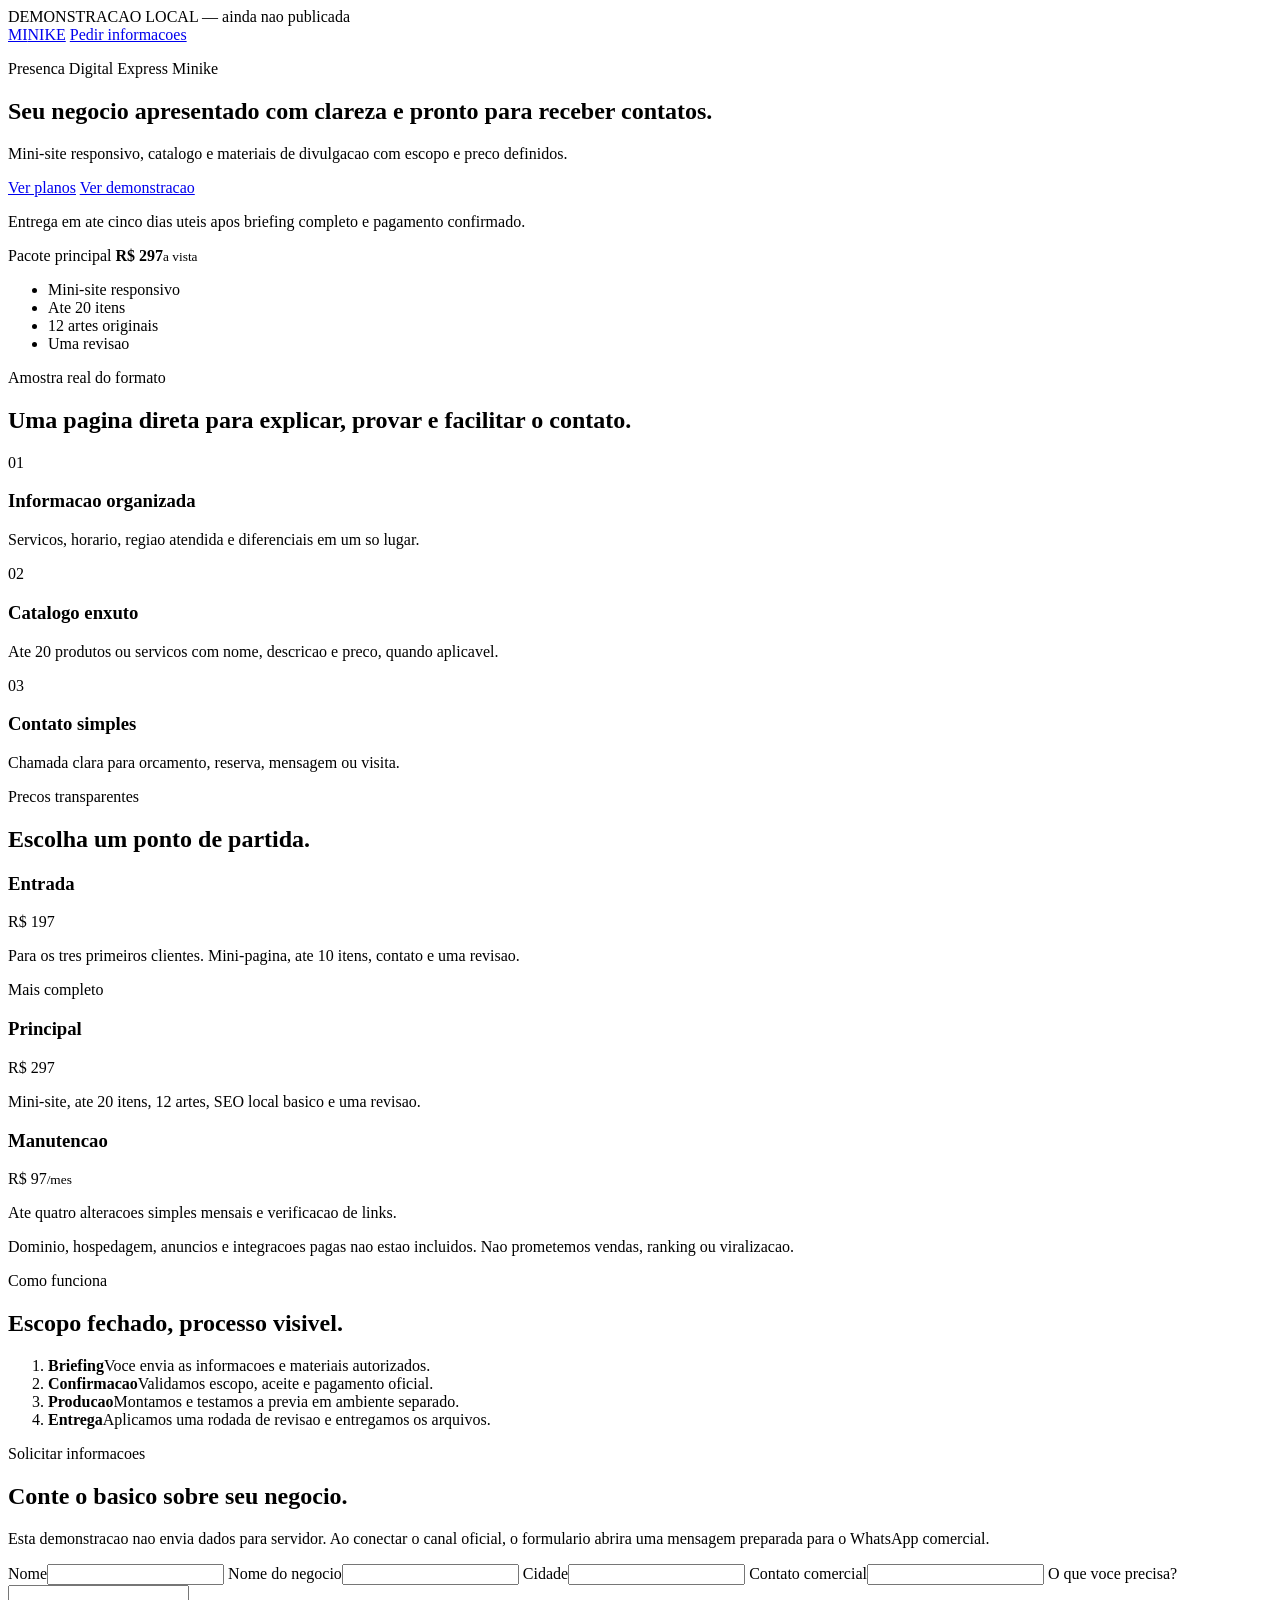
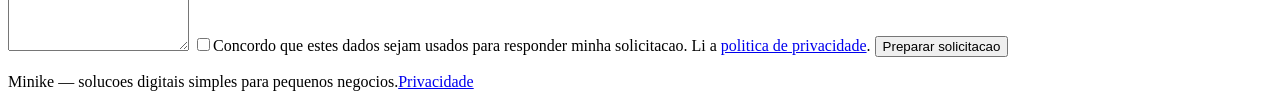
==== index.html @ d38c4660 "feat: publicar index.html" ====
<!doctype html>
<html lang="pt-BR">
<head>
  <meta charset="utf-8">
  <meta name="viewport" content="width=device-width,initial-scale=1">
  <meta name="description" content="Mini-site, catalogo e materiais digitais para pequenos negocios.">
  <title>Presenca Digital Express | Minike</title>
  <link rel="stylesheet" href="styles.css">
</head>
<body>
  <div class="demo" role="status">DEMONSTRACAO LOCAL — ainda nao publicada</div>
  <header class="hero">
    <nav class="nav" aria-label="Principal">
      <a class="brand" href="#inicio" aria-label="Minike, inicio">MI<span>NIKE</span></a>
      <a class="button ghost" href="#contato">Pedir informacoes</a>
    </nav>
    <div id="inicio" class="hero-grid">
      <section>
        <p class="eyebrow">Presenca Digital Express Minike</p>
        <h1>Seu negocio apresentado com clareza e pronto para receber contatos.</h1>
        <p class="lead">Mini-site responsivo, catalogo e materiais de divulgacao com escopo e preco definidos.</p>
        <div class="actions">
          <a class="button" href="#planos">Ver planos</a>
          <a class="text-link" href="#demonstracao">Ver demonstracao</a>
        </div>
        <p class="fine">Entrega em ate cinco dias uteis apos briefing completo e pagamento confirmado.</p>
      </section>
      <aside class="preview" aria-label="Resumo da entrega">
        <span class="tag">Pacote principal</span>
        <strong>R$ 297</strong><small>a vista</small>
        <ul><li>Mini-site responsivo</li><li>Ate 20 itens</li><li>12 artes originais</li><li>Uma revisao</li></ul>
      </aside>
    </div>
  </header>

  <main>
    <section id="demonstracao" class="section">
      <p class="eyebrow">Amostra real do formato</p>
      <h2>Uma pagina direta para explicar, provar e facilitar o contato.</h2>
      <div class="cards">
        <article><span>01</span><h3>Informacao organizada</h3><p>Servicos, horario, regiao atendida e diferenciais em um so lugar.</p></article>
        <article><span>02</span><h3>Catalogo enxuto</h3><p>Ate 20 produtos ou servicos com nome, descricao e preco, quando aplicavel.</p></article>
        <article><span>03</span><h3>Contato simples</h3><p>Chamada clara para orcamento, reserva, mensagem ou visita.</p></article>
      </div>
    </section>

    <section id="planos" class="section tint">
      <p class="eyebrow">Precos transparentes</p><h2>Escolha um ponto de partida.</h2>
      <div class="pricing">
        <article><h3>Entrada</h3><p class="price">R$ 197</p><p>Para os tres primeiros clientes. Mini-pagina, ate 10 itens, contato e uma revisao.</p></article>
        <article class="featured"><p class="pill">Mais completo</p><h3>Principal</h3><p class="price">R$ 297</p><p>Mini-site, ate 20 itens, 12 artes, SEO local basico e uma revisao.</p></article>
        <article><h3>Manutencao</h3><p class="price">R$ 97<small>/mes</small></p><p>Ate quatro alteracoes simples mensais e verificacao de links.</p></article>
      </div>
      <p class="fine">Dominio, hospedagem, anuncios e integracoes pagas nao estao incluidos. Nao prometemos vendas, ranking ou viralizacao.</p>
    </section>

    <section class="section split">
      <div><p class="eyebrow">Como funciona</p><h2>Escopo fechado, processo visivel.</h2></div>
      <ol class="steps"><li><strong>Briefing</strong><span>Voce envia as informacoes e materiais autorizados.</span></li><li><strong>Confirmacao</strong><span>Validamos escopo, aceite e pagamento oficial.</span></li><li><strong>Producao</strong><span>Montamos e testamos a previa em ambiente separado.</span></li><li><strong>Entrega</strong><span>Aplicamos uma rodada de revisao e entregamos os arquivos.</span></li></ol>
    </section>

    <section id="contato" class="section contact">
      <div><p class="eyebrow">Solicitar informacoes</p><h2>Conte o basico sobre seu negocio.</h2><p>Esta demonstracao nao envia dados para servidor. Ao conectar o canal oficial, o formulario abrira uma mensagem preparada para o WhatsApp comercial.</p></div>
      <form id="lead-form" novalidate>
        <label>Nome<input name="nome" required maxlength="80" autocomplete="name"></label>
        <label>Nome do negocio<input name="negocio" required maxlength="100" autocomplete="organization"></label>
        <label>Cidade<input name="cidade" required maxlength="80" autocomplete="address-level2"></label>
        <label>Contato comercial<input name="contato" required maxlength="120" autocomplete="tel"></label>
        <label>O que voce precisa?<textarea name="necessidade" required maxlength="600" rows="4"></textarea></label>
        <label class="check"><input type="checkbox" name="consentimento" required><span>Concordo que estes dados sejam usados para responder minha solicitacao. Li a <a href="privacidade.html">politica de privacidade</a>.</span></label>
        <button class="button" type="submit">Preparar solicitacao</button>
        <p id="form-status" class="status" role="status" aria-live="polite"></p>
      </form>
    </section>
  </main>
  <footer><span>Minike — solucoes digitais simples para pequenos negocios.</span><a href="privacidade.html">Privacidade</a></footer>
  <script src="app.js" defer></script>
</body>
</html>
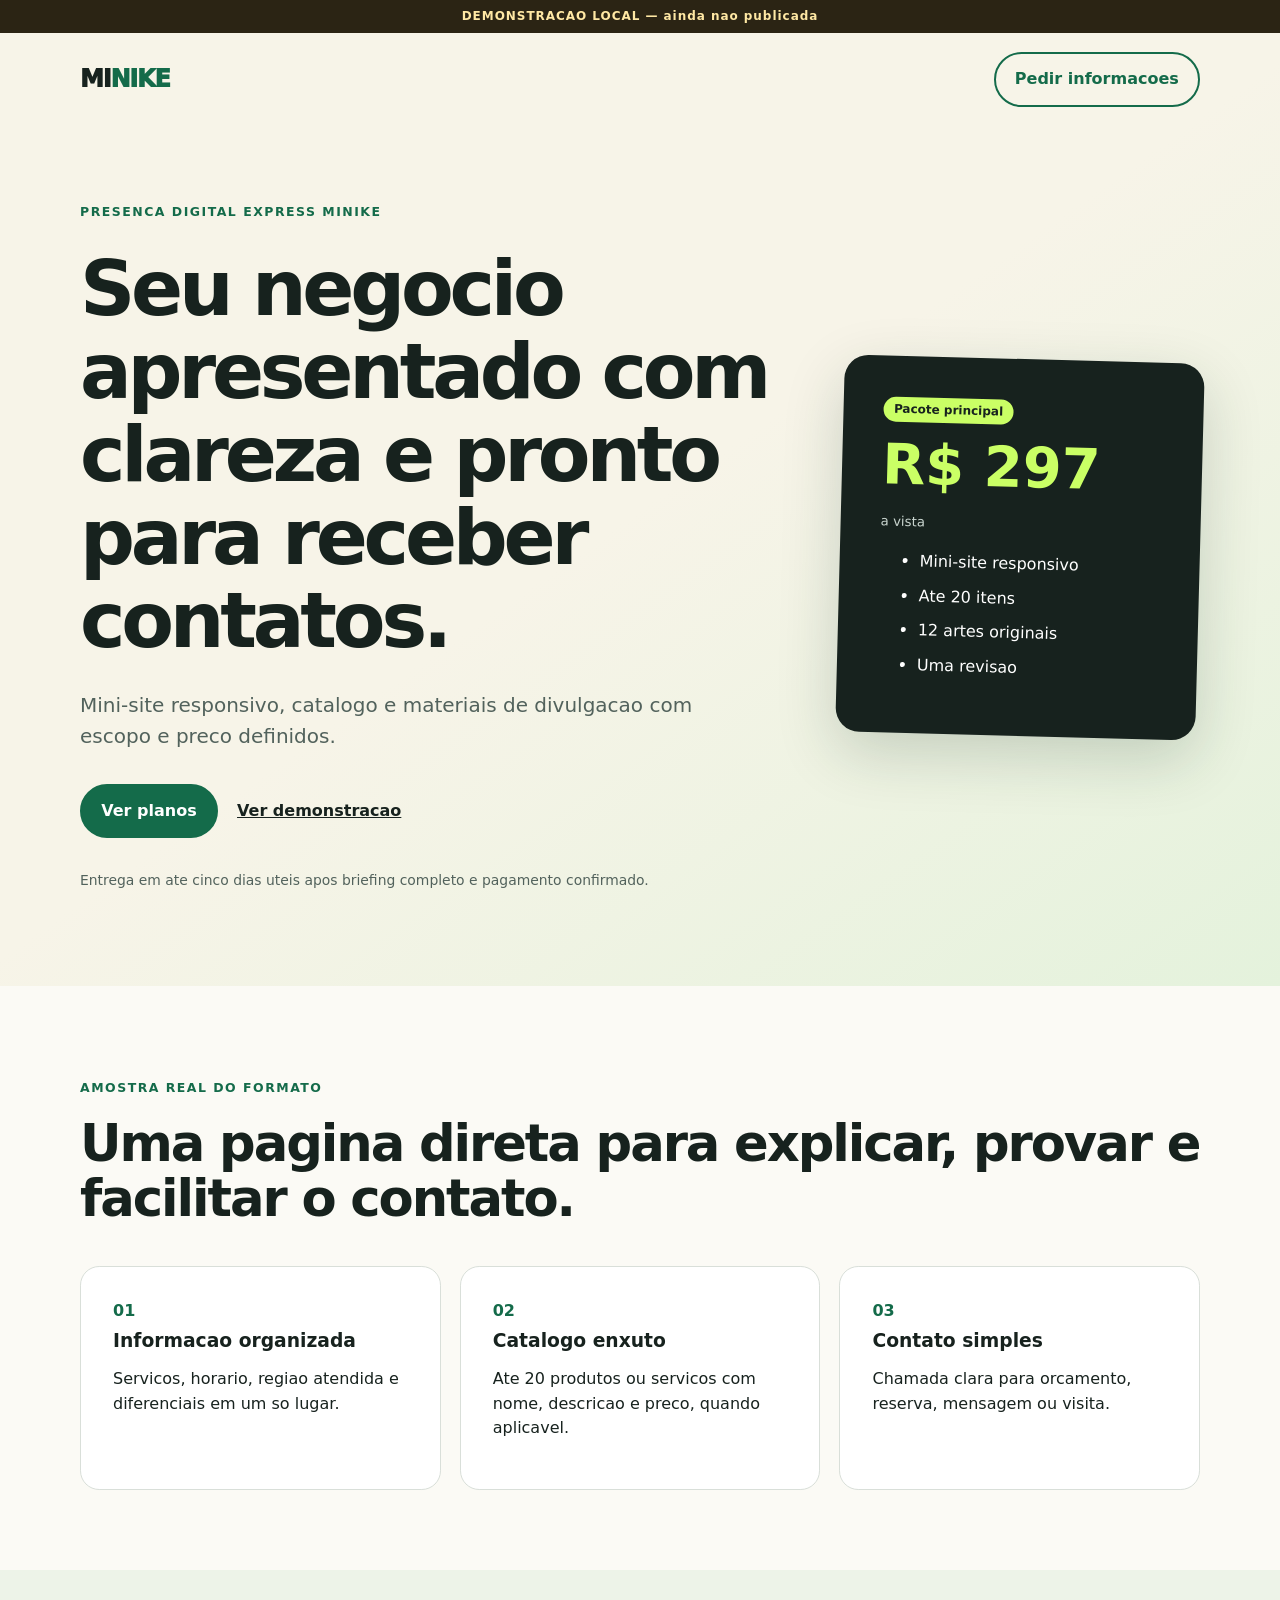
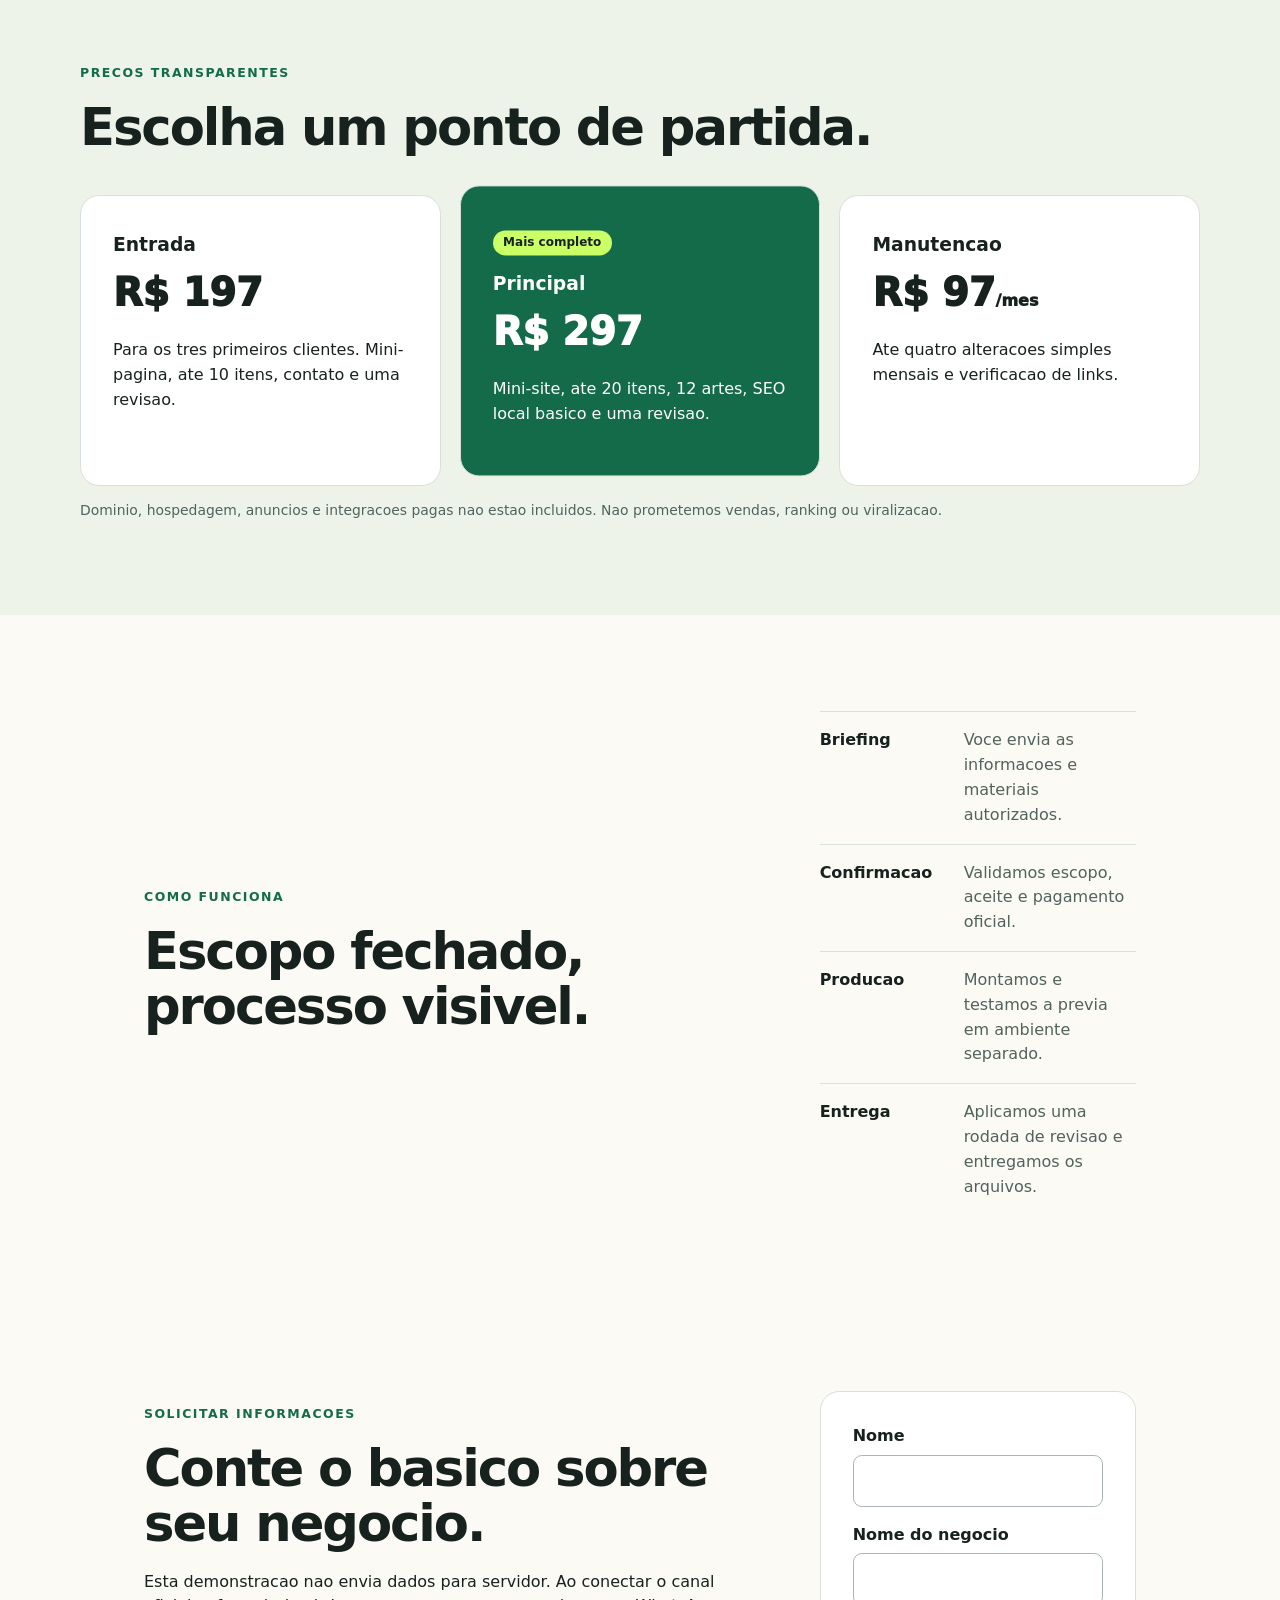
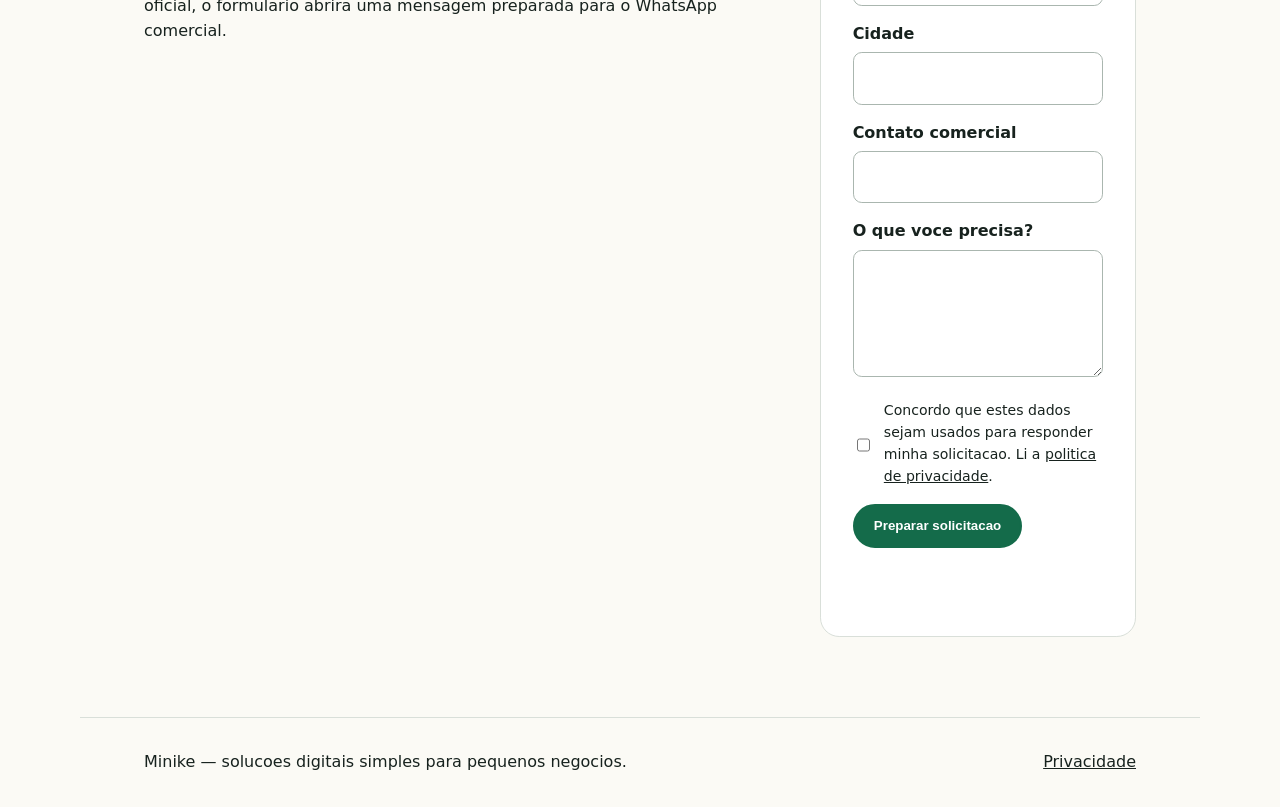
==== commit 7b70e0c4: "fix: report clipboard failure honestly" ====
--- a/index.html
+++ b/index.html
@@ -70,6 +70,11 @@
         <label class="check"><input type="checkbox" name="consentimento" required><span>Concordo que estes dados sejam usados para responder minha solicitacao. Li a <a href="privacidade.html">politica de privacidade</a>.</span></label>
         <button class="button" type="submit">Preparar solicitacao</button>
         <p id="form-status" class="status" role="status" aria-live="polite"></p>
+        <div id="copy-fallback" class="copy-fallback" hidden>
+          <label for="prepared-message">Mensagem para copiar manualmente</label>
+          <textarea id="prepared-message" readonly rows="7"></textarea>
+          <p class="fine">A copia automatica nao funcionou. Copie o texto acima e envie pelo seu canal comercial. Nada foi enviado por este site.</p>
+        </div>
       </form>
     </section>
   </main>
--- a/styles.css
+++ b/styles.css
@@ -0,0 +1,2 @@
+:root{--ink:#17221e;--muted:#52625c;--paper:#fbfaf5;--green:#146b4a;--lime:#caff65;--line:#d9dfd9;--white:#fff;--max:1120px}*{box-sizing:border-box}html{scroll-behavior:smooth}body{margin:0;background:var(--paper);color:var(--ink);font:16px/1.55 system-ui,-apple-system,Segoe UI,sans-serif}a{color:inherit}.demo{padding:.45rem 1rem;background:#2b2414;color:#ffe8a4;text-align:center;font-size:.75rem;font-weight:800;letter-spacing:.08em}.hero{padding:0 5vw 5rem;background:linear-gradient(145deg,#f7f4e8 50%,#e4f2dc)}.nav{max-width:var(--max);margin:auto;display:flex;justify-content:space-between;align-items:center;padding:1.2rem 0}.brand{font-weight:950;text-decoration:none;letter-spacing:-.05em;font-size:1.5rem}.brand span{color:var(--green)}.hero-grid,.split,.contact{max-width:var(--max);margin:auto;display:grid;grid-template-columns:1.45fr .75fr;gap:4rem;align-items:center;padding-top:4rem}h1,h2,h3{line-height:1.08;margin:.35em 0}h1{font-size:clamp(2.5rem,6vw,5.4rem);letter-spacing:-.055em;max-width:900px}h2{font-size:clamp(2rem,4vw,3.5rem);letter-spacing:-.04em;max-width:800px}.lead{font-size:1.25rem;color:var(--muted);max-width:650px}.eyebrow{color:var(--green);font-size:.78rem;font-weight:900;letter-spacing:.12em;text-transform:uppercase}.actions{display:flex;gap:1.2rem;align-items:center;margin:2rem 0}.button{display:inline-block;border:2px solid var(--green);border-radius:999px;padding:.8rem 1.2rem;background:var(--green);color:#fff;font-weight:800;text-decoration:none;cursor:pointer}.button:hover{filter:brightness(.9)}.button:focus-visible,a:focus-visible,input:focus-visible,textarea:focus-visible{outline:3px solid #e39800;outline-offset:3px}.ghost{background:transparent;color:var(--green)}.text-link{font-weight:800}.fine{font-size:.87rem;color:var(--muted)}.preview{background:var(--ink);color:#fff;padding:2.5rem;border-radius:1.5rem;box-shadow:0 20px 60px #17332730;transform:rotate(1.5deg)}.preview strong{display:block;font-size:3.5rem;color:var(--lime)}.preview small{color:#c9d5cf}.preview li{margin:.6rem 0}.tag,.pill{display:inline-block;background:var(--lime);color:var(--ink);padding:.2rem .65rem;border-radius:999px;font-size:.75rem;font-weight:900}.section{padding:5rem 5vw}.section>h2,.section>.eyebrow,.cards,.pricing,.section>.fine{max-width:var(--max);margin-left:auto;margin-right:auto}.cards,.pricing{display:grid;grid-template-columns:repeat(3,1fr);gap:1.2rem;margin-top:2.5rem}.cards article,.pricing article{background:var(--white);padding:2rem;border:1px solid var(--line);border-radius:1.2rem}.cards span{font-weight:900;color:var(--green)}.tint{background:#edf3e8}.pricing .featured{background:var(--green);color:#fff;transform:translateY(-.6rem)}.price{font-size:2.4rem;font-weight:950;margin:.5rem 0}.price small{font-size:1rem}.steps{list-style:none;padding:0}.steps li{display:grid;grid-template-columns:9rem 1fr;border-top:1px solid var(--line);padding:1rem 0}.steps span{color:var(--muted)}.contact{padding:5rem 5vw;align-items:start}.contact form{background:#fff;border:1px solid var(--line);padding:2rem;border-radius:1.2rem}label{display:block;font-weight:700;margin-bottom:1rem}input,textarea{width:100%;margin-top:.35rem;padding:.8rem;border:1px solid #aab6af;border-radius:.55rem;font:inherit}.check{display:flex;gap:.7rem;font-weight:400;font-size:.88rem}.check input{width:auto;margin-top:.3rem}.status{min-height:1.5rem;font-weight:700}.status.error{color:#a32525}.status.ok{color:var(--green)}.status.warning{color:#7c4f00}.copy-fallback{margin-top:1rem}.copy-fallback textarea{resize:vertical}footer{max-width:var(--max);margin:auto;padding:2rem 5vw;border-top:1px solid var(--line);display:flex;justify-content:space-between;gap:1rem}@media(max-width:760px){.hero-grid,.split,.contact{grid-template-columns:1fr;gap:2rem;padding-top:2.5rem}.preview{transform:none}.cards,.pricing{grid-template-columns:1fr}.pricing .featured{transform:none}.section{padding:3.5rem 5vw}.steps li{grid-template-columns:1fr}.nav .ghost{display:none}}
+
